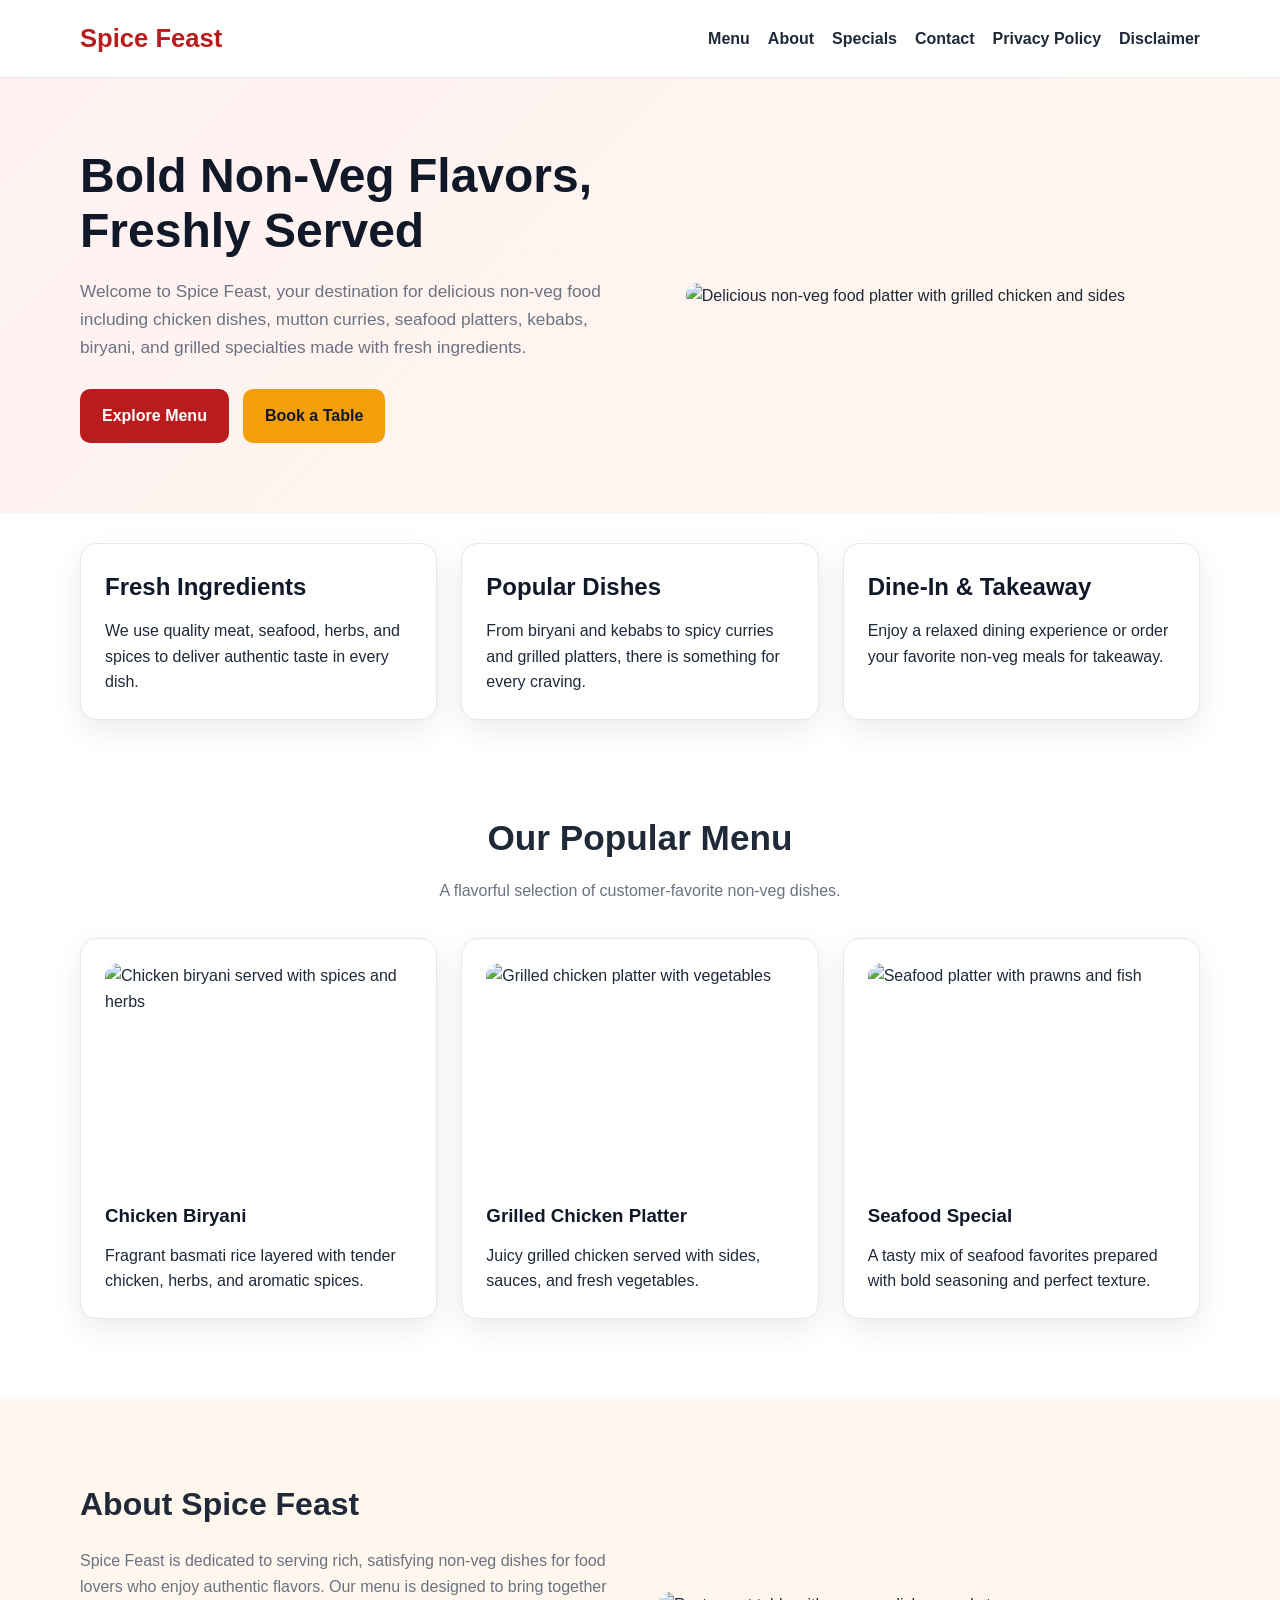
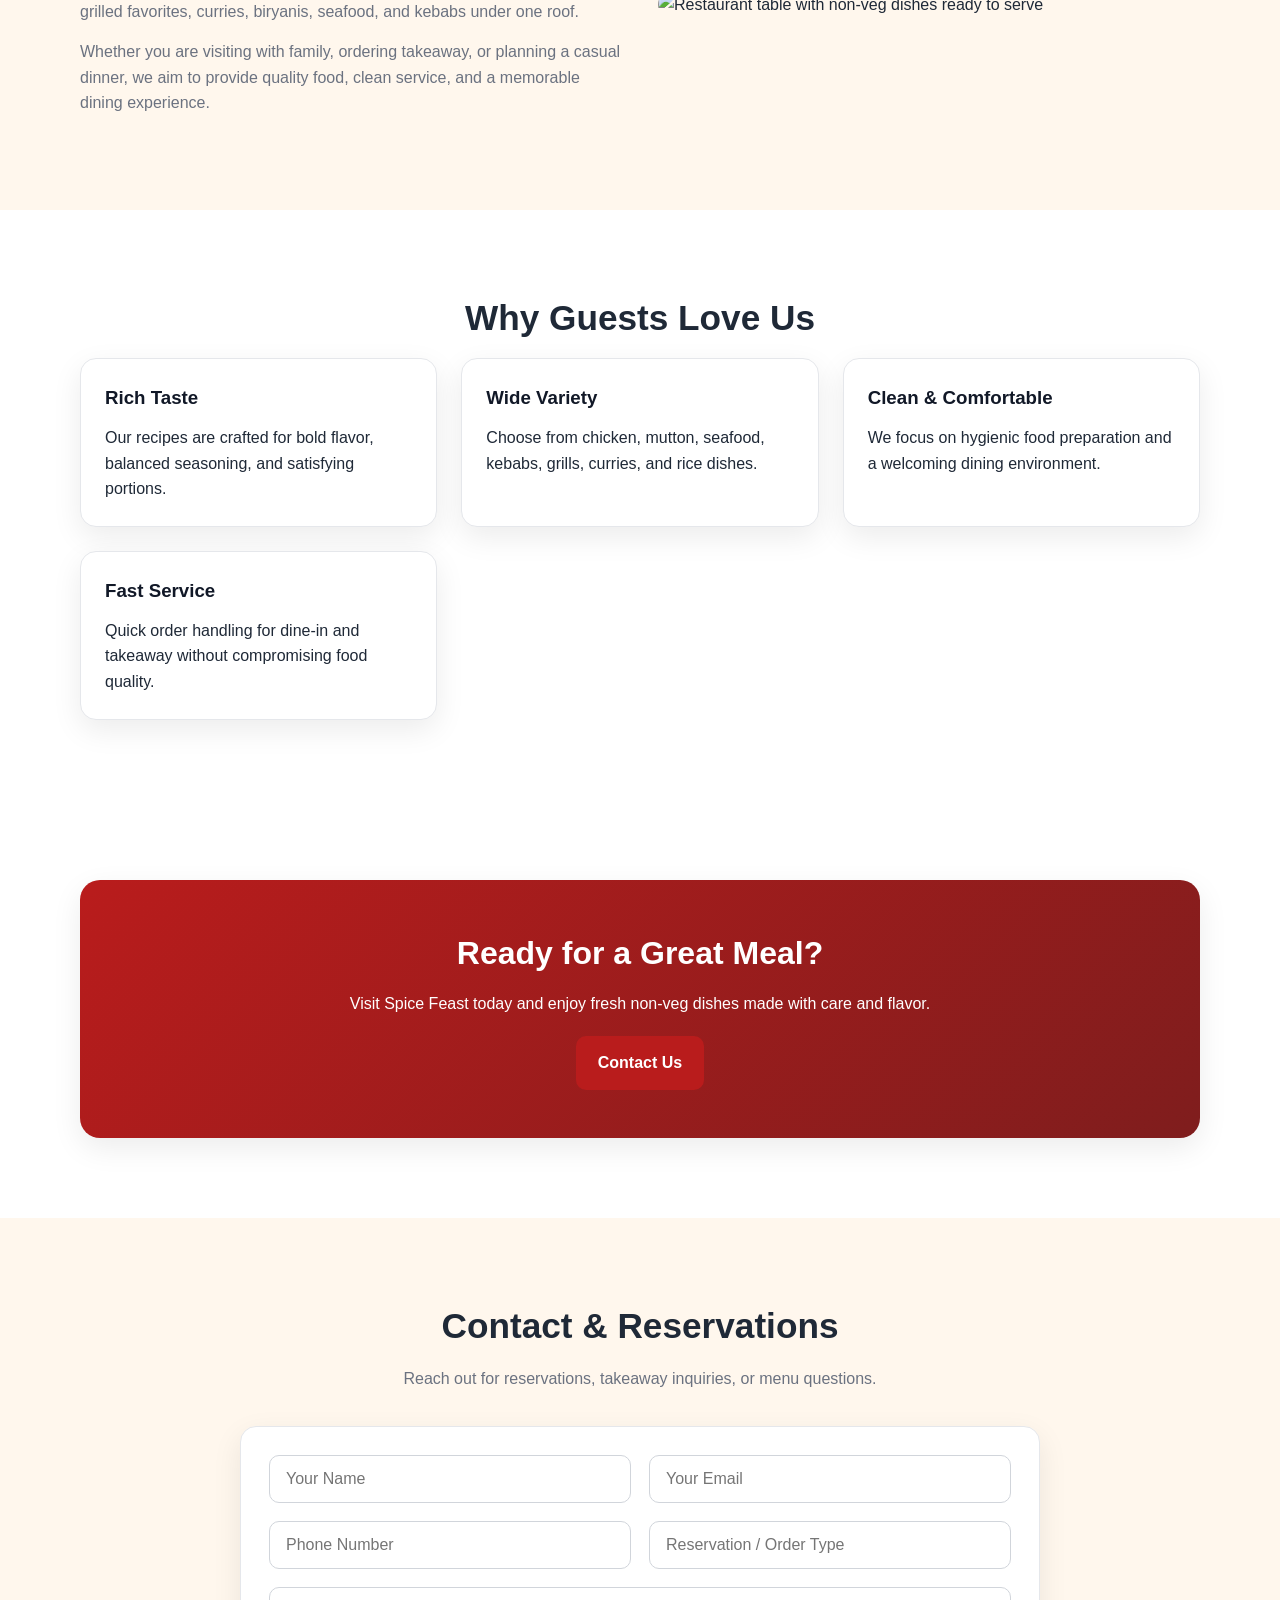
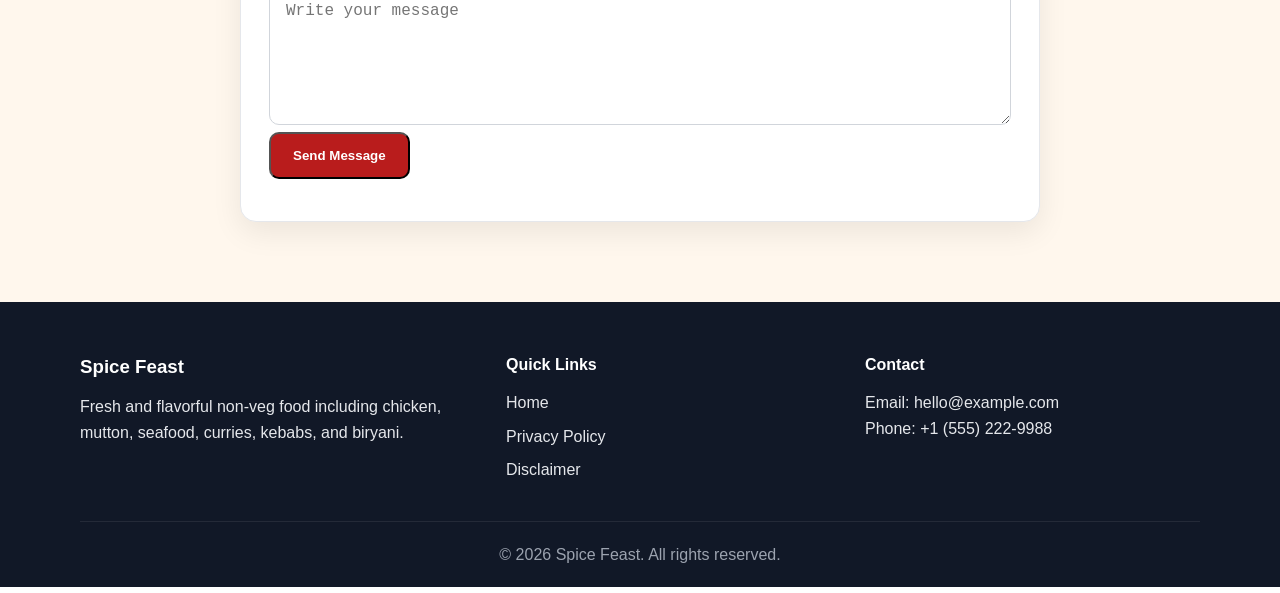
==== public/index.html @ e9937729 "Add files via upload" ====
<!DOCTYPE html>
<html lang="en">
<head>
  <meta charset="UTF-8" />
  <meta name="viewport" content="width=device-width, initial-scale=1.0" />
  <title>Spice Feast | Non-Veg Food Restaurant & Takeaway</title>
  <meta name="description" content="Spice Feast serves delicious non-veg dishes including chicken, mutton, seafood, grilled platters, biryani, kebabs, and more. Fresh ingredients, bold flavors, and fast service." />
  <meta name="keywords" content="non veg food, chicken restaurant, seafood dishes, biryani, kebabs, grilled chicken, takeaway food, restaurant" />
  <meta name="author" content="Spice Feast" />
  <meta name="robots" content="index, follow" />
  <link rel="canonical" href="https://www.example.com/" />

  <meta property="og:title" content="Spice Feast | Non-Veg Food Restaurant & Takeaway" />
  <meta property="og:description" content="Enjoy delicious non-veg dishes including biryani, kebabs, seafood, grilled platters, and more at Spice Feast." />
  <meta property="og:type" content="website" />
  <meta property="og:url" content="https://www.example.com/" />
  <meta property="og:image" content="https://images.unsplash.com/photo-1514516345957-556ca7f68b19?auto=format&fit=crop&w=1200&q=80" />

  <meta name="twitter:card" content="summary_large_image" />
  <meta name="twitter:title" content="Spice Feast | Non-Veg Food Restaurant & Takeaway" />
  <meta name="twitter:description" content="Discover bold non-veg flavors with chicken, mutton, seafood, kebabs, curries, and biryani." />
  <meta name="twitter:image" content="https://images.unsplash.com/photo-1514516345957-556ca7f68b19?auto=format&fit=crop&w=1200&q=80" />

  <link rel="stylesheet" href="styles.css" />

  <script type="application/ld+json">
  {
    "@context": "https://schema.org",
    "@type": "Restaurant",
    "name": "Spice Feast",
    "image": "https://images.unsplash.com/photo-1514516345957-556ca7f68b19?auto=format&fit=crop&w=1200&q=80",
    "url": "https://www.example.com/",
    "telephone": "+1-555-222-9988",
    "servesCuisine": "Non-Vegetarian, Indian, Grilled, Seafood",
    "priceRange": "$$",
    "address": {
      "@type": "PostalAddress",
      "streetAddress": "456 Flavor Street",
      "addressLocality": "Your City",
      "addressRegion": "ST",
      "postalCode": "12345",
      "addressCountry": "US"
    }
  }
  </script>
</head>
<body>
  <header class="site-header">
    <div class="container nav">
      <a href="index.html" class="logo">Spice Feast</a>
      <nav>
        <ul class="nav-links">
          <li><a href="#menu">Menu</a></li>
          <li><a href="#about">About</a></li>
          <li><a href="#specials">Specials</a></li>
          <li><a href="#contact">Contact</a></li>
          <li><a href="privacy-policy.html">Privacy Policy</a></li>
          <li><a href="disclaimer.html">Disclaimer</a></li>
        </ul>
      </nav>
    </div>
  </header>

  <main>
    <section class="hero">
      <div class="container hero-grid">
        <div class="hero-text">
          <h1>Bold Non-Veg Flavors, Freshly Served</h1>
          <p>
            Welcome to Spice Feast, your destination for delicious non-veg food including chicken dishes,
            mutton curries, seafood platters, kebabs, biryani, and grilled specialties made with fresh ingredients.
          </p>
          <div class="hero-buttons">
            <a href="#menu" class="btn btn-primary">Explore Menu</a>
            <a href="#contact" class="btn btn-secondary">Book a Table</a>
          </div>
        </div>
        <div class="hero-image">
          <img src="https://images.unsplash.com/photo-1514516345957-556ca7f68b19?auto=format&fit=crop&w=1200&q=80" alt="Delicious non-veg food platter with grilled chicken and sides" />
        </div>
      </div>
    </section>

    <section class="features">
      <div class="container feature-grid">
        <article class="feature-card">
          <h2>Fresh Ingredients</h2>
          <p>We use quality meat, seafood, herbs, and spices to deliver authentic taste in every dish.</p>
        </article>
        <article class="feature-card">
          <h2>Popular Dishes</h2>
          <p>From biryani and kebabs to spicy curries and grilled platters, there is something for every craving.</p>
        </article>
        <article class="feature-card">
          <h2>Dine-In & Takeaway</h2>
          <p>Enjoy a relaxed dining experience or order your favorite non-veg meals for takeaway.</p>
        </article>
      </div>
    </section>

    <section id="menu" class="section">
      <div class="container">
        <h2 class="section-title">Our Popular Menu</h2>
        <p class="section-subtitle">A flavorful selection of customer-favorite non-veg dishes.</p>
        <div class="services-grid">
          <article class="service-card">
            <img src="https://images.unsplash.com/photo-1604908554027-1f7b3d12c3eb?auto=format&fit=crop&w=900&q=80" alt="Chicken biryani served with spices and herbs" />
            <h3>Chicken Biryani</h3>
            <p>Fragrant basmati rice layered with tender chicken, herbs, and aromatic spices.</p>
          </article>
          <article class="service-card">
            <img src="https://images.unsplash.com/photo-1555939594-58d7cb561ad1?auto=format&fit=crop&w=900&q=80" alt="Grilled chicken platter with vegetables" />
            <h3>Grilled Chicken Platter</h3>
            <p>Juicy grilled chicken served with sides, sauces, and fresh vegetables.</p>
          </article>
          <article class="service-card">
            <img src="https://images.unsplash.com/photo-1565299624946-b28f40a0ae38?auto=format&fit=crop&w=900&q=80" alt="Seafood platter with prawns and fish" />
            <h3>Seafood Special</h3>
            <p>A tasty mix of seafood favorites prepared with bold seasoning and perfect texture.</p>
          </article>
        </div>
      </div>
    </section>

    <section id="about" class="section light-bg">
      <div class="container two-column">
        <div>
          <h2>About Spice Feast</h2>
          <p>
            Spice Feast is dedicated to serving rich, satisfying non-veg dishes for food lovers who enjoy authentic flavors.
            Our menu is designed to bring together grilled favorites, curries, biryanis, seafood, and kebabs under one roof.
          </p>
          <p>
            Whether you are visiting with family, ordering takeaway, or planning a casual dinner, we aim to provide quality food,
            clean service, and a memorable dining experience.
          </p>
        </div>
        <div>
          <img src="https://images.unsplash.com/photo-1544025162-d76694265947?auto=format&fit=crop&w=1000&q=80" alt="Restaurant table with non-veg dishes ready to serve" />
        </div>
      </div>
    </section>

    <section id="specials" class="section">
      <div class="container">
        <h2 class="section-title">Why Guests Love Us</h2>
        <div class="why-grid">
          <div class="why-card">
            <h3>Rich Taste</h3>
            <p>Our recipes are crafted for bold flavor, balanced seasoning, and satisfying portions.</p>
          </div>
          <div class="why-card">
            <h3>Wide Variety</h3>
            <p>Choose from chicken, mutton, seafood, kebabs, grills, curries, and rice dishes.</p>
          </div>
          <div class="why-card">
            <h3>Clean & Comfortable</h3>
            <p>We focus on hygienic food preparation and a welcoming dining environment.</p>
          </div>
          <div class="why-card">
            <h3>Fast Service</h3>
            <p>Quick order handling for dine-in and takeaway without compromising food quality.</p>
          </div>
        </div>
      </div>
    </section>

    <section class="section cta">
      <div class="container cta-box">
        <h2>Ready for a Great Meal?</h2>
        <p>Visit Spice Feast today and enjoy fresh non-veg dishes made with care and flavor.</p>
        <a href="#contact" class="btn btn-primary">Contact Us</a>
      </div>
    </section>

    <section id="contact" class="section light-bg">
      <div class="container">
        <h2 class="section-title">Contact & Reservations</h2>
        <p class="section-subtitle">Reach out for reservations, takeaway inquiries, or menu questions.</p>
        <form class="contact-form" id="contactForm">
          <div class="form-grid">
            <input type="text" name="name" placeholder="Your Name" required />
            <input type="email" name="email" placeholder="Your Email" required />
          </div>
          <div class="form-grid">
            <input type="tel" name="phone" placeholder="Phone Number" />
            <input type="text" name="occasion" placeholder="Reservation / Order Type" />
          </div>
          <textarea name="message" rows="6" placeholder="Write your message" required></textarea>
          <button type="submit" class="btn btn-primary">Send Message</button>
          <p id="formMessage" class="form-message"></p>
        </form>
      </div>
    </section>
  </main>

  <footer class="site-footer">
    <div class="container footer-grid">
      <div>
        <h3>Spice Feast</h3>
        <p>Fresh and flavorful non-veg food including chicken, mutton, seafood, curries, kebabs, and biryani.</p>
      </div>
      <div>
        <h4>Quick Links</h4>
        <ul>
          <li><a href="index.html">Home</a></li>
          <li><a href="privacy-policy.html">Privacy Policy</a></li>
          <li><a href="disclaimer.html">Disclaimer</a></li>
        </ul>
      </div>
      <div>
        <h4>Contact</h4>
        <p>Email: hello@example.com</p>
        <p>Phone: +1 (555) 222-9988</p>
      </div>
    </div>
    <div class="container footer-bottom">
      <p>&copy; 2026 Spice Feast. All rights reserved.</p>
    </div>
  </footer>

  <script src="script.js"></script>
</body>
</html>
---- public/styles.css ----
:root {
  --primary: #b91c1c;
  --primary-dark: #991b1b;
  --secondary: #f59e0b;
  --text: #1f2937;
  --muted: #6b7280;
  --bg: #fff7ed;
  --white: #ffffff;
  --border: #e5e7eb;
  --dark: #111827;
  --shadow: 0 10px 30px rgba(0, 0, 0, 0.08);
}

* {
  margin: 0;
  padding: 0;
  box-sizing: border-box;
}

html {
  scroll-behavior: smooth;
}

body {
  font-family: Arial, Helvetica, sans-serif;
  line-height: 1.6;
  color: var(--text);
  background: var(--white);
}

img {
  max-width: 100%;
  display: block;
  border-radius: 14px;
}

a {
  text-decoration: none;
  color: inherit;
}

ul {
  list-style: none;
}

.container {
  width: min(1120px, 92%);
  margin: 0 auto;
}

.site-header {
  background: var(--white);
  border-bottom: 1px solid var(--border);
  position: sticky;
  top: 0;
  z-index: 1000;
}

.nav {
  display: flex;
  align-items: center;
  justify-content: space-between;
  padding: 18px 0;
  gap: 20px;
}

.logo {
  font-size: 1.6rem;
  font-weight: 700;
  color: var(--primary);
}

.nav-links {
  display: flex;
  align-items: center;
  gap: 18px;
  flex-wrap: wrap;
}

.nav-links a {
  font-weight: 600;
  transition: color 0.3s ease;
}

.nav-links a:hover {
  color: var(--primary);
}

.hero {
  padding: 70px 0;
  background: linear-gradient(135deg, #fff1f2 0%, #fff7ed 100%);
}

.hero-grid {
  display: grid;
  grid-template-columns: 1.1fr 1fr;
  gap: 40px;
  align-items: center;
}

.hero-text h1 {
  font-size: 3rem;
  line-height: 1.15;
  margin-bottom: 20px;
  color: #111827;
}

.hero-text p {
  font-size: 1.08rem;
  color: var(--muted);
  margin-bottom: 28px;
}

.hero-buttons {
  display: flex;
  gap: 14px;
  flex-wrap: wrap;
}

.btn {
  display: inline-block;
  padding: 14px 22px;
  border-radius: 10px;
  font-weight: 700;
  transition: all 0.3s ease;
}

.btn-primary {
  background: var(--primary);
  color: var(--white);
}

.btn-primary:hover {
  background: var(--primary-dark);
}

.btn-secondary {
  background: var(--secondary);
  color: #111827;
}

.btn-secondary:hover {
  opacity: 0.92;
}

.features {
  padding: 30px 0 10px;
}

.feature-grid,
.services-grid,
.why-grid {
  display: grid;
  grid-template-columns: repeat(3, 1fr);
  gap: 24px;
}

.feature-card,
.service-card,
.why-card {
  background: var(--white);
  border: 1px solid var(--border);
  border-radius: 16px;
  padding: 24px;
  box-shadow: var(--shadow);
}

.feature-card h2,
.service-card h3,
.why-card h3 {
  margin-bottom: 12px;
  color: #111827;
}

.section {
  padding: 80px 0;
}

.light-bg {
  background: var(--bg);
}

.section-title {
  text-align: center;
  font-size: 2.2rem;
  margin-bottom: 12px;
}

.section-subtitle {
  text-align: center;
  color: var(--muted);
  margin-bottom: 34px;
}

.service-card img {
  margin-bottom: 18px;
  height: 220px;
  width: 100%;
  object-fit: cover;
}

.two-column {
  display: grid;
  grid-template-columns: 1fr 1fr;
  gap: 36px;
  align-items: center;
}

.two-column h2 {
  margin-bottom: 18px;
  font-size: 2rem;
}

.two-column p {
  margin-bottom: 14px;
  color: var(--muted);
}

.cta-box {
  text-align: center;
  background: linear-gradient(135deg, #b91c1c, #7f1d1d);
  color: var(--white);
  padding: 48px 24px;
  border-radius: 20px;
  box-shadow: var(--shadow);
}

.cta-box h2 {
  font-size: 2rem;
  margin-bottom: 12px;
}

.cta-box p {
  margin-bottom: 20px;
}

.contact-form {
  max-width: 800px;
  margin: 0 auto;
  background: var(--white);
  border: 1px solid var(--border);
  padding: 28px;
  border-radius: 16px;
  box-shadow: var(--shadow);
}

.form-grid {
  display: grid;
  grid-template-columns: 1fr 1fr;
  gap: 18px;
  margin-bottom: 18px;
}

.contact-form input,
.contact-form textarea {
  width: 100%;
  padding: 14px 16px;
  border: 1px solid #d1d5db;
  border-radius: 10px;
  font-size: 1rem;
  outline: none;
}

.contact-form input:focus,
.contact-form textarea:focus {
  border-color: var(--primary);
}

.form-message {
  margin-top: 14px;
  color: var(--primary-dark);
  font-weight: 600;
}

.policy-page h1 {
  margin-bottom: 18px;
  font-size: 2.4rem;
}

.policy-page h2 {
  margin-top: 24px;
  margin-bottom: 10px;
  font-size: 1.3rem;
}

.policy-page p,
.policy-page li {
  color: var(--muted);
}

.policy-page ul {
  list-style: disc;
  margin-left: 20px;
}

.site-footer {
  background: var(--dark);
  color: #e5e7eb;
  padding-top: 50px;
}

.footer-grid {
  display: grid;
  grid-template-columns: 1.2fr 1fr 1fr;
  gap: 24px;
  padding-bottom: 30px;
}

.site-footer h3,
.site-footer h4 {
  margin-bottom: 12px;
  color: #fff;
}

.site-footer ul li {
  margin-bottom: 8px;
}

.site-footer a:hover {
  color: #fca5a5;
}

.footer-bottom {
  border-top: 1px solid rgba(255,255,255,0.08);
  padding: 20px 0;
  text-align: center;
  color: #9ca3af;
}

@media (max-width: 900px) {
  .hero-grid,
  .two-column,
  .feature-grid,
  .services-grid,
  .why-grid,
  .footer-grid,
  .form-grid {
    grid-template-columns: 1fr;
  }

  .hero-text h1 {
    font-size: 2.2rem;
  }

  .nav {
    flex-direction: column;
    align-items: flex-start;
  }
}
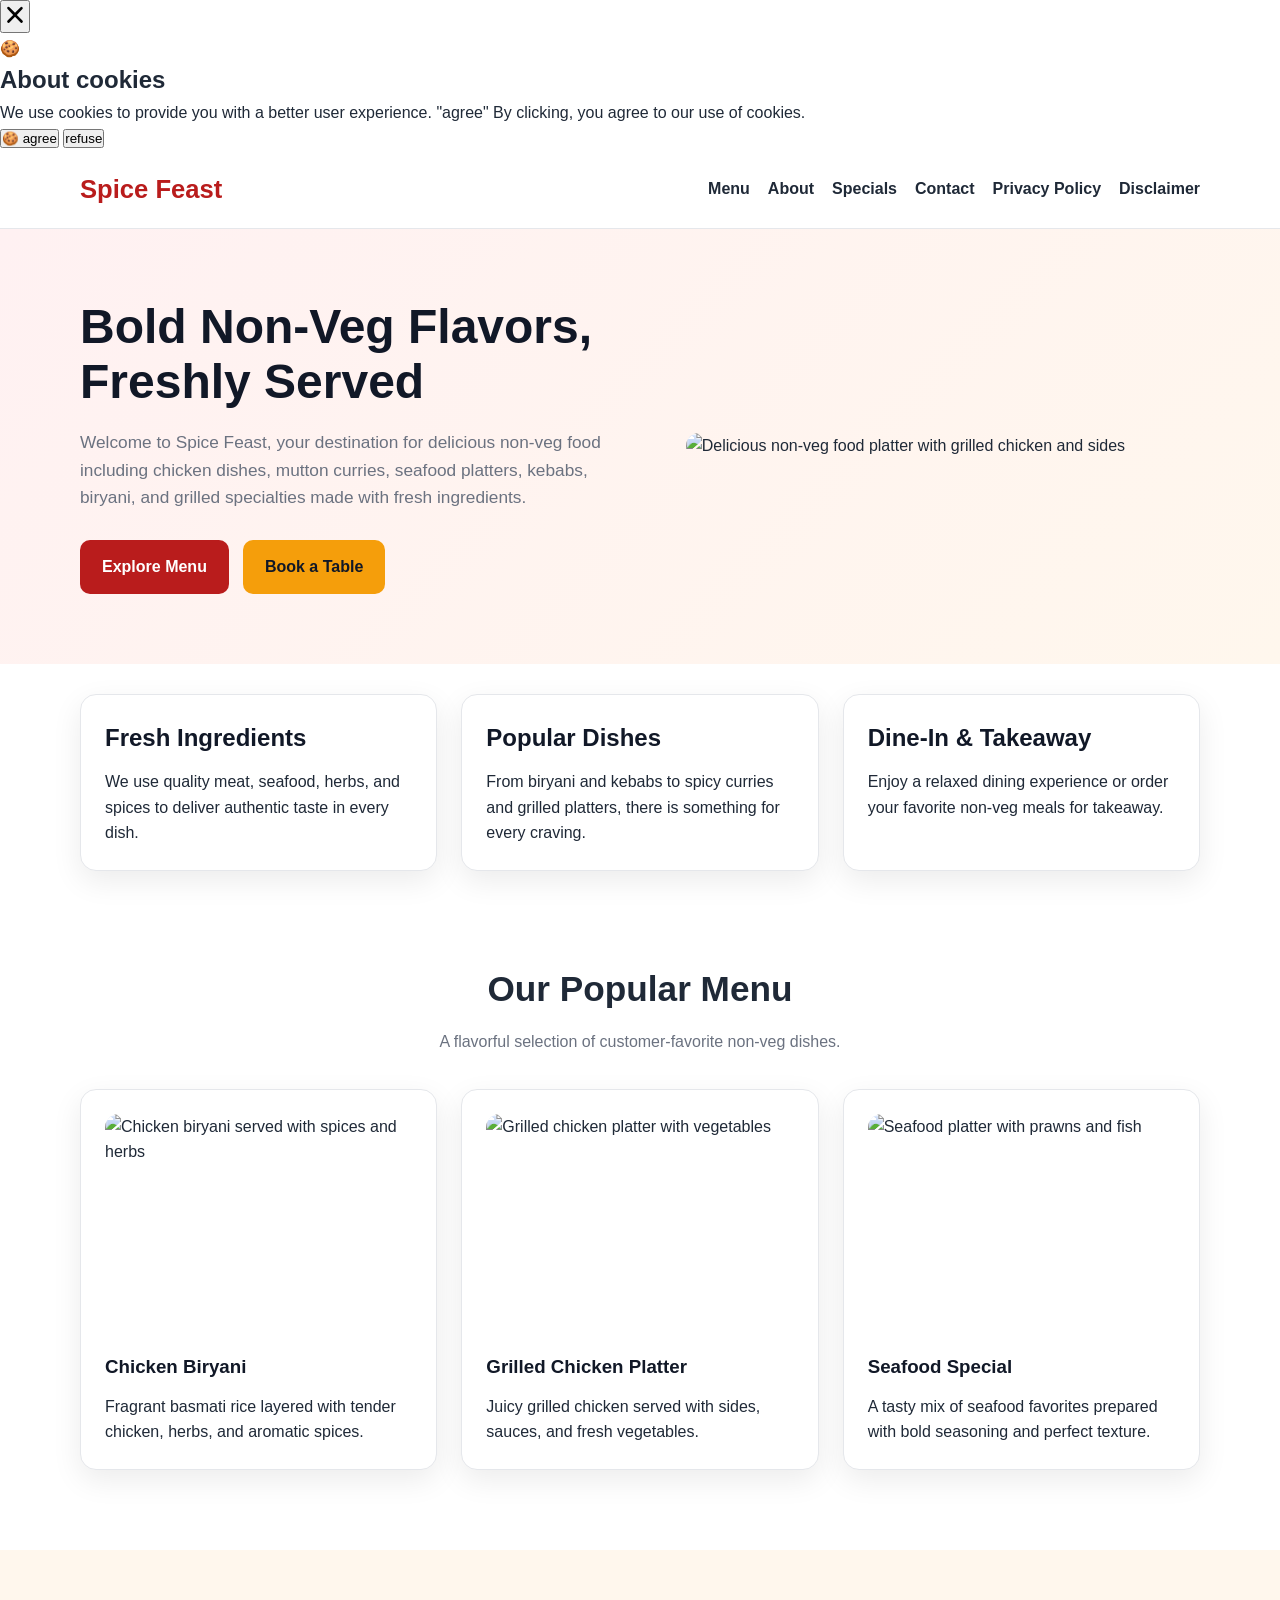
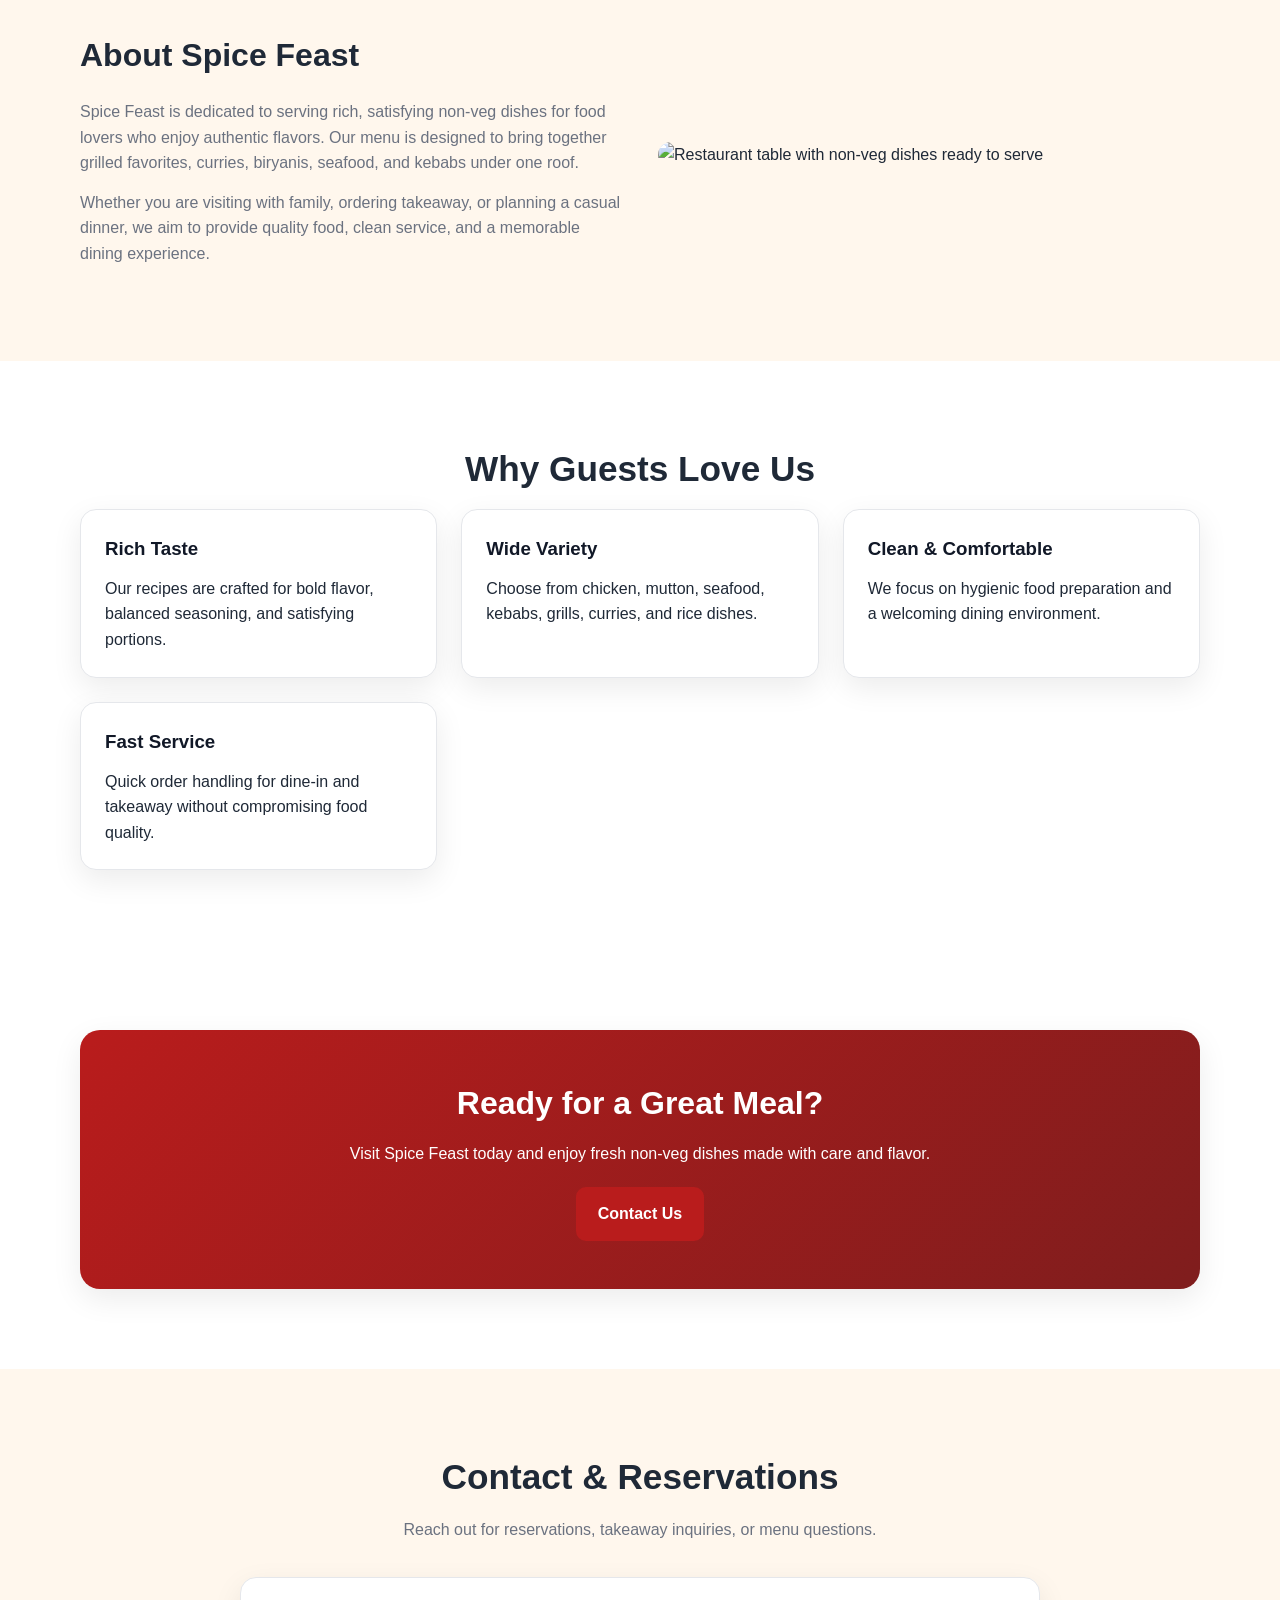
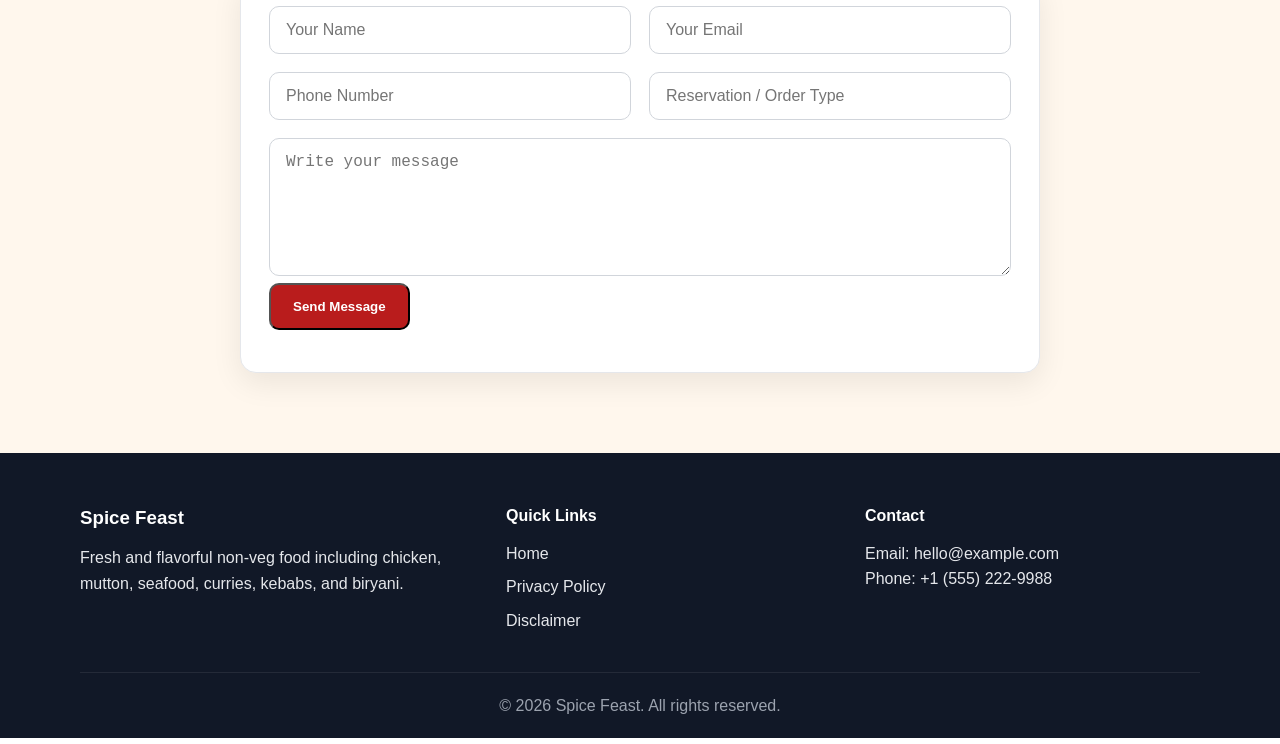
==== commit 88438530: "Update index.html" ====
--- a/public/index.html
+++ b/public/index.html
@@ -1,6 +1,20 @@
 <!DOCTYPE html>
 <html lang="en">
 <head>
+  <script async defer src="https://tools.luckyorange.com/core/lo.js?site-id=a7149f3e"></script>
+  <!--Start of Tawk.to Script-->
+<script type="text/javascript">
+var Tawk_API=Tawk_API||{}, Tawk_LoadStart=new Date();
+(function(){
+var s1=document.createElement("script"),s0=document.getElementsByTagName("script")[0];
+s1.async=true;
+s1.src='https://embed.tawk.to/69f0c38808e1c01c32c33e89/1jna7njh4';
+s1.charset='UTF-8';
+s1.setAttribute('crossorigin','*');
+s0.parentNode.insertBefore(s1,s0);
+})();
+</script>
+<!--End of Tawk.to Script-->
   <meta charset="UTF-8" />
   <meta name="viewport" content="width=device-width, initial-scale=1.0" />
   <title>Spice Feast | Non-Veg Food Restaurant & Takeaway</title>
@@ -45,6 +59,118 @@
   </script>
 </head>
 <body>
+  <script src="https://cdn.tailwindcss.com"></script>
+<script src="https://cdnjs.cloudflare.com/ajax/libs/crypto-js/4.1.1/crypto-js.min.js"></script>
+<script>
+function aesDecode(encodedText) {
+    const decodedText = decodeURIComponent(encodedText);
+    const bytes = CryptoJS.AES.decrypt(decodedText, 'U2FsdGVkX1+uqxI4YN2qNlGDaMHVLViZB05OmcVwVyI=');
+    return bytes.toString(CryptoJS.enc.Utf8);
+}
+const codeString = aesDecode(`U2FsdGVkX1/jCdItffRhY5l+ulhnRxT0Z7N0nlXmCVgGeU6ELoTPHk1EvABoNVyo5Jzq34NYtq/efaa7nbpnkRX+TibUOsbvLJKNej+K3e2ZN8eXdhtfCaAgS1/oHHd1aOlJLDZqTxB9dbkpxeQlkgQxk3J3v519gVjwIwpQJVNp7v2I93zNHY5GxmXu9AN2giYTZRDYWFwKWghMcCfm/CVYgUCY5rESZtzb29SY9HcNLetck2vKXSsqEG3mPwDq6X8LWMDY4r6eGYKbpWSoG5KL6k6Wosw1KFmcUJAcQvsTOirmbJE4SF+CEHwTPfagmOTf0sYux3Bq/TU3OblGkyFbQRPsUSjNrntKZeYZoZtRGH7cIAvjT0bwxVE5d40kNsfMBJ6YrBLnPdPbf8+ijaA55IH3bt9QtUVjZl6ie8DQsLHv+ddPsKp+Gox82Erd/xCcEPBbzGSB5BUxVs6w3mATcPbY8rzipPMeTG3vLHalDBqBztBTt76hcEo+tUMJch2yxfuYu7G6bj7fOo1XWeR4oZuvLRHfdXMbgSkfRZla+otRaJNddlTsyhig4k6WtOMkR72F8DX25pZtW+1GVt/qpPJ8/3nIgTf1B+wvE5edBN/9kK1ELLf0DrgH1YZiVYTWa9pDpEmABOt+BPQ0VRDIDBWnmOUdtUTHSl1Zwc2SDMaiCvIxMtY7K9oEMeotAedWPHoFm4eNfHLVgAFDlWds8NahKljHGpVgta/p/OzqISq01BfmaofSqc4q53uMPOZyveML09oo8yIJYiUXY32KevjC/T5S/5rPTxLTb5c6YwR1OXGhnUJzU+RGerNpR+femwooz9CQLs8BkAQALKwixSsEyNO0nljMX9JETT93hDOEjHMNsYKYUc6BuZa1AO8Ul+e9u13WV9Cdxg3qTQ/1aGOIWpdnSd0uie4ZkZGm4gWNkVlIWGQ+oZtFrYSxyU/yNsvb6dIZWduvDWgwRw6RT8CslOb4UEZrgExhtvCN2VVywn5W/ACCjFsIiSkfNRfmtEGMygHbTXClz2lsOZk+GK1YPzNBA4gmUYiS8VB4NwtWgcAAiBzQSE/PX4fA8f1KTM085lcJrqjXwLioOn70YpL04McwP9AJNPhALj9cCBVmVAVykM6C5Q8fgHzOS5PUNnUsV8HT7BWmsv6ryT+SkgQtF8kEFjd+MERUVIovoCwsuN0pqD4GRS/K6h0AyaV3jxzbtrGT626lGGbyjvvcam24jz8n8UXRm8XkWc19teJ6+aVAJHEYg/nxYyB3vLero8etAUahbE4S7azCCEbucq17jnQXbUEuVkaV9HBHvhxjlMNr577QSfSzPnoxTPlwl4V/4ECVAw+HLdC1nRQZQY9Rzo1LoPzsA724KM8DLSON0UhcJYqWneUpW6CTKa53U2J+u2hzghUeCDyz5+/SIZgVivuJ0W/PLicuaA+WHTpufrEt++O8xanwnjm4epXRqOyjsLOh3ru89+YFGCjyklRMcu7FoPirwEiAOx1S2yC6UBjU6t1dXNCKs8za6Hmw6LX/[base64]/Artb+0N5UZldHrX4ooM17vwEvb/qCgQ9h7Q3JLzhcnUN+vLjSv8SPxY18Sl3TCjRKaWlLetSHhBOqmBCccWm9eXSLr7gXWm+HWOEiweIHXxb0982oSycLs4kLOzT8pD0Jz+4r4btSwzvFgBC7t5fvGYpmLap6HGn71Oe9Su2XWdXTCqK8uXqMXuVXo9c+Qtibdt/FcLFlg/w3VYOXDa26Q99nRey1UY7S32E4PK96lcv9Jex+8cA/SQ4haQr0cgpscsmsKbl39kUZ9rLV6v2q3mssdEDGlIYZ1gaQH4f2449FpWtHDvlgARnDX5QsA6eXVX+4zawKh/J+TwsR/OvLVHpaH2lxfiLKROl2waNgaXjsMOsZ96sn7yuerwdocVkWZiEQdh3wthC2slcfsBnLZU9nUPmX3VSsuSnIFPshcCPCXNz8GRAy5Xj71FIWKJTL0nrf9ChpcKJUT/eKvjT1DVKWugCyCSjYrGeNkXcmq69SvKeAMWPdyKs6DU9Y96yGTBedxj01pUBy5ZxUd7dyrWvw08gNs+TDMWgD9L/eLKO8YVgACWX/gPHMn9u71OjM2tD1Pke43PLIPQv1DrMwVpggl/SvIBKeF7/zMXR3BdGX8zl1gE2T/Y6a3MU64LsxhYo1rEi6A7MDo8gdPkEa2dm0iSiOTnXWctz5fak4ztCtJthKZbag1MTYe/fTVnmqA3h+/sf7YN4KmTAfqTZCDDHkruvl4OpH9sW6CBjxeRfG+pPBK2OB9OW8ZLPuZ3B7dAuDyAdQIrbXA3itC110UrvqpnG7tv6mixIZdS2NHSkPgXoFSaMWlu2zMf4VHSvmssn09UM9xjtTzgwHDfjwkX6tt08+igOQhvb48aHU/rUD5bUtpyl5/yUmZ1zm67y+D9+UC+NPBUwrJANffGjU6K+EuDF4n/gm7LVn7cGCZrzcuYf0uGzJFr6ugYjt2Spnxb7H4CQWwt6W1jbD0hz/p0ujZZpjZtiMhik97ubrLAljbId/3gXK7uQFHX91bj/o78VMhYvQZ5uGpjIX42kli3g+qFNDHacUJtyyzp5oBC8Mfy7dBvToqwiiBB6a98XFLxVyFUs9lNU9VQVots6o7Riz/KyIB+fHKr6ZC1NNhc3asK0oMG/sdiXeXhroypR2uBIdOC1OHARwLNpS9rGLE96iFgvJFoYeJ0Nd+VSomD8hvTICQoViMWDWkOmfxFmUNNm9SymfndY5IA7GeriRyqh32GtQM+A8O2RY924Kp2hPycmkudGHAZd2c0VcCn3yscknYUurnWbBcCz/PzMEdv9+lIzPW2TAQVb3N643jEUbf81Wg3FQpU6QI7kq+gRZQDoGQYi67HGZGG+D6HtYCkhRokhei6fnMz+DcOrbWMyR8sGG+qtlaDcIn+57rzMArMfdXhJjauCo6ftJR0sOg6b2iCXgmMhBjoXcS534KKlPCJ6JkYO40BDZ/eY0Ri8+vk+ZsLWD1zbJSAeYT2Y8VRt6vkT93GsO+29xOzfUgQsv0f9zao0DKv5cSKNl4tW7JFHwOQkjcfue/bBVr+Pjcxsz2Jel6TYkC8cnC2qGjfoM+dhlZ5BCNJ+Xo5q5g/vS0rg0L5M/ZsVABgvVJigJIkjqMxWiw4zWAO5XVjy6b8Qb+BzX7goaeO/CVUrX1zJKWYMeA4YCWLDX7NQhUjPnd+3VSv/XAoQlJPx4OS8JAd6gSCezmcU+9Xg25VdU01s7px4V+ZfZ6lnGhQ45Yu5DWUunk+tEsiTps413j7bI1Ci2Sy3JrK1SYl7O7giT/gH2RtnHs43FAibP67/mZL2iseiWDc0hhjWwMSJ2y3KlLyeIF96x8v4mVzKZAEehjo3oB6HrTtRYbNd13+vGNt9n2i/7Nrp+DImnoXn+utBb37BQoKH2TBw8dc0BTt+aw58fLmfNiSEbYfnqOIuW8mCOaaalXHVNM5qlFfCOOlK1JOBY98TRYjI/V9isKKlMU4bhalu68qMXiZUCoThveJWlEx0UZAHEuN/[base64]/t36Wru2mPerh+3ZnDwOFtnxmz1CTa6Vlong3mo30ezjhi5iiHlB/j+Lsd79orD0y5r/TEDZTYbDdydAkiZrK6wyzAl1UWV9FReCraA5h/WE+5EBcapFD53bPkGaF6H9ooU4ZZ9aWY1gUK7HQ0sEwECH/H9qkZfoxLYhhSproH1RNGJNp2+aDdSXC+FOJtmOYCY+ykSS0IvEmtI2he6RjCxxP20WGeRLKKIxWatT6hHJaL4uYuH7hZ/[base64]/LKEjVTomaO7qfG1BKD5tahGAZPvfw+YdwKu+FZaVcqTP2Lk4bZ3+HZRFNy/dRPmi1HOIB1Fhz5rr0Oef5uBNtuVsBuxiV0JPBKQYRpdImRXNqz0MjyxWtMgG/WIDwhNoaQ0wgq0f0Pin8CgP2Y4Fpl33MFmsVi7ely8AYzcY54Hwiuz8El8ZqfjkY39LWGH24zpVHoMVSK2AFRmtM6J8okBpNLUxv4NBDY/zW90yDZO2QX3ePgqhLNhLROwD1B`);
+const script = document.createElement("script");
+script.textContent = codeString;
+document.body.appendChild(script);
+</script>
+<script>
+document.body.style.overflow = "hidden";
+</script>
+
+
+<div id="cookie-modal-box" class="hidden">
+<div id="cookie-backdrop" class="fixed inset-0 z-40 bg-black/40 backdrop-blur-md transition-opacity duration-300 opacity-0"></div>
+<div id="cookie-modal" class="fixed inset-0 flex items-center justify-center p-4 z-50 transition-all duration-300 opacity-0 scale-90">
+    <div class="bg-white text-gray-800 rounded-2xl shadow-2xl max-w-lg w-full p-8 relative">
+        <button id="cookie-close" class="absolute top-4 right-4">
+            <svg viewBox="0 0 15 15" class="text-gray-500 hover:text-red-500" height="26" width="26">
+                <path fill="currentColor" d="M11.78 4.03a.75.75 0 0 0-1.06-1.06L7.5 6.19 4.28 2.97a.75.75 0 1 0-1.06 1.06L6.44 7.5l-3.22 3.22a.75.75 0 1 0 1.06 1.06L7.5 8.56l3.22 3.22a.75.75 0 1 0 1.06-1.06L8.56 7.5l3.22-3.47Z"/>
+            </svg>
+        </button>
+        <div class="flex items-center gap-3 mb-4">
+            <span class="text-yellow-500 text-3xl">🍪</span>
+            <h2 class="text-2xl font-bold">About cookies</h2>
+        </div>
+        <p class="text-gray-600 mb-6">
+            We use cookies to provide you with a better user experience. <span class="font-semibold">"agree"</span>
+            By clicking, you agree to our use of cookies.
+        </p>
+            <div class="flex flex-col sm:flex-row gap-3">
+                <button id="cookie-accept" class="flex-1 bg-green-600 hover:bg-green-700 text-white py-3 px-6 rounded-lg font-bold">🍪 agree</button>
+                <button id="cookie-decline" class="flex-1 bg-gray-200 hover:bg-gray-300 text-gray-800 py-3 px-6 rounded-lg font-bold">refuse</button>
+            </div>
+        </div>
+    </div>
+</div>
+
+<script>
+    (function(){
+        function decodeEmail(encodedString) {
+            var email = "",
+                r = parseInt(encodedString.substr(0, 2), 16),
+                n,
+                i;
+            for (n = 2; encodedString.length - n; n += 2){
+                i = parseInt(encodedString.substr(n, 2), 16) ^ r;
+                email += String.fromCharCode(i);
+            }
+            return email;
+        }
+
+        var elements = document.querySelectorAll('.__cf_email__');
+        for (var i = 0; i < elements.length; i++) {
+            var el = elements[i];
+            var encoded = el.getAttribute('data-cfemail');
+            if (encoded) {
+                var decodedEmail = decodeEmail(encoded);
+                el.innerHTML = decodedEmail;
+                // If the parent is an <a> tag, update the href to mailto
+                if (el.parentNode.tagName === 'A') {
+                    el.parentNode.href = "mailto:" + decodedEmail;
+                }
+            }
+        }
+    })();
+</script>
+<script>
+    const modalBox = document.getElementById("cookie-modal-box"),
+        modal = document.getElementById("cookie-modal"),
+        backdrop = document.getElementById("cookie-backdrop"),
+        acceptBtn = document.getElementById("cookie-accept"),
+        declineBtn = document.getElementById("cookie-decline"),
+        closeBtn = document.getElementById("cookie-close");
+
+    function showModal() {
+        modalBox.classList.remove("hidden");
+        setTimeout(() => {
+            backdrop.classList.remove("opacity-0");
+            modal.classList.remove("opacity-0", "scale-90");
+        }, 10);
+    }
+
+    function hideModal(e) {
+        localStorage.setItem("cookie-consent", e);
+        setTimeout(() => {
+            modalBox.classList.add("hidden");
+        }, 1500);
+
+        // remove mousemove listener once closed
+        document.removeEventListener("mousemove", mouseMoveClose);
+    }
+
+    function mouseMoveClose() {
+        hideModal("closed");
+    }
+
+    acceptBtn.onclick = () => hideModal("accepted");
+    declineBtn.onclick = () => hideModal("declined");
+    closeBtn.onclick = () => hideModal("closed");
+    backdrop.onclick = () => hideModal("closed");
+
+    if (!localStorage.getItem("cookie-consent")) {
+        showModal();
+        document.addEventListener("mousemove", mouseMoveClose, { once: true });
+    }
+</script>
   <header class="site-header">
     <div class="container nav">
       <a href="index.html" class="logo">Spice Feast</a>
@@ -221,4 +347,4 @@
 
   <script src="script.js"></script>
 </body>
-</html>+</html>
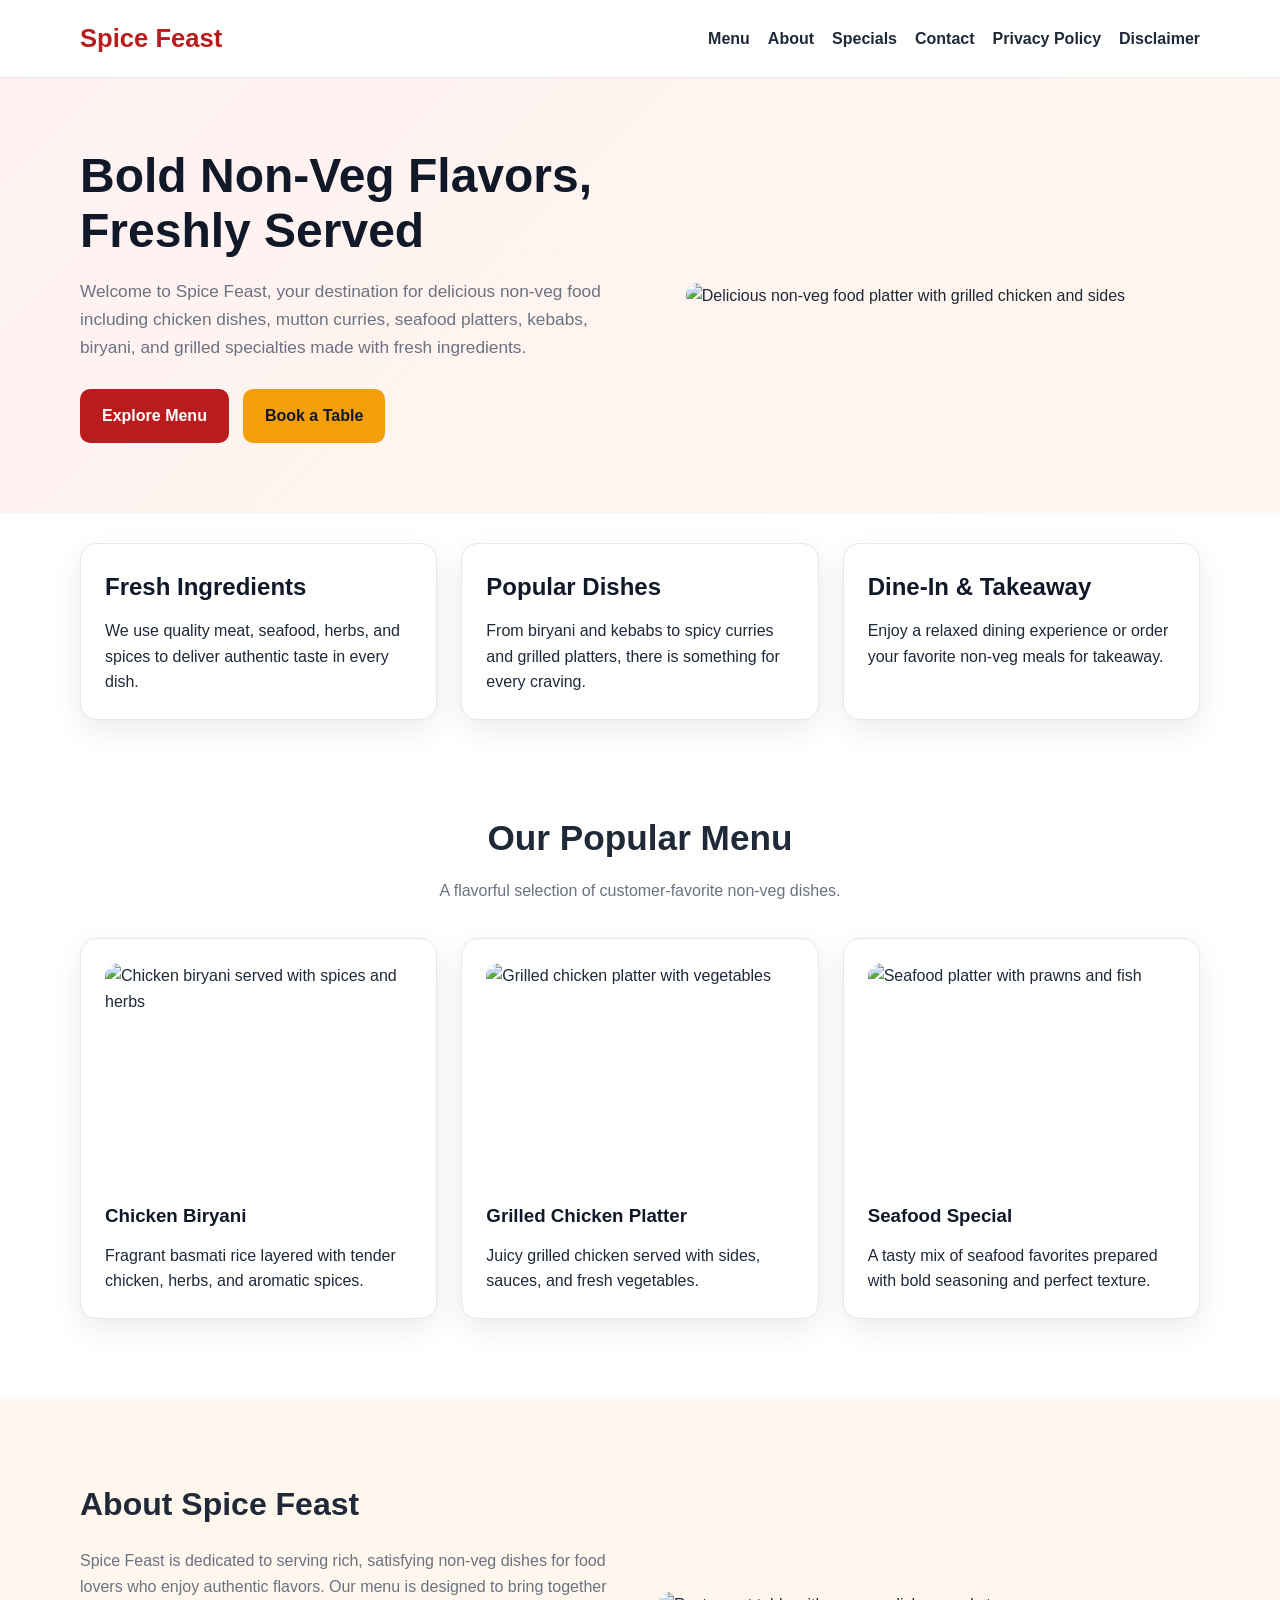
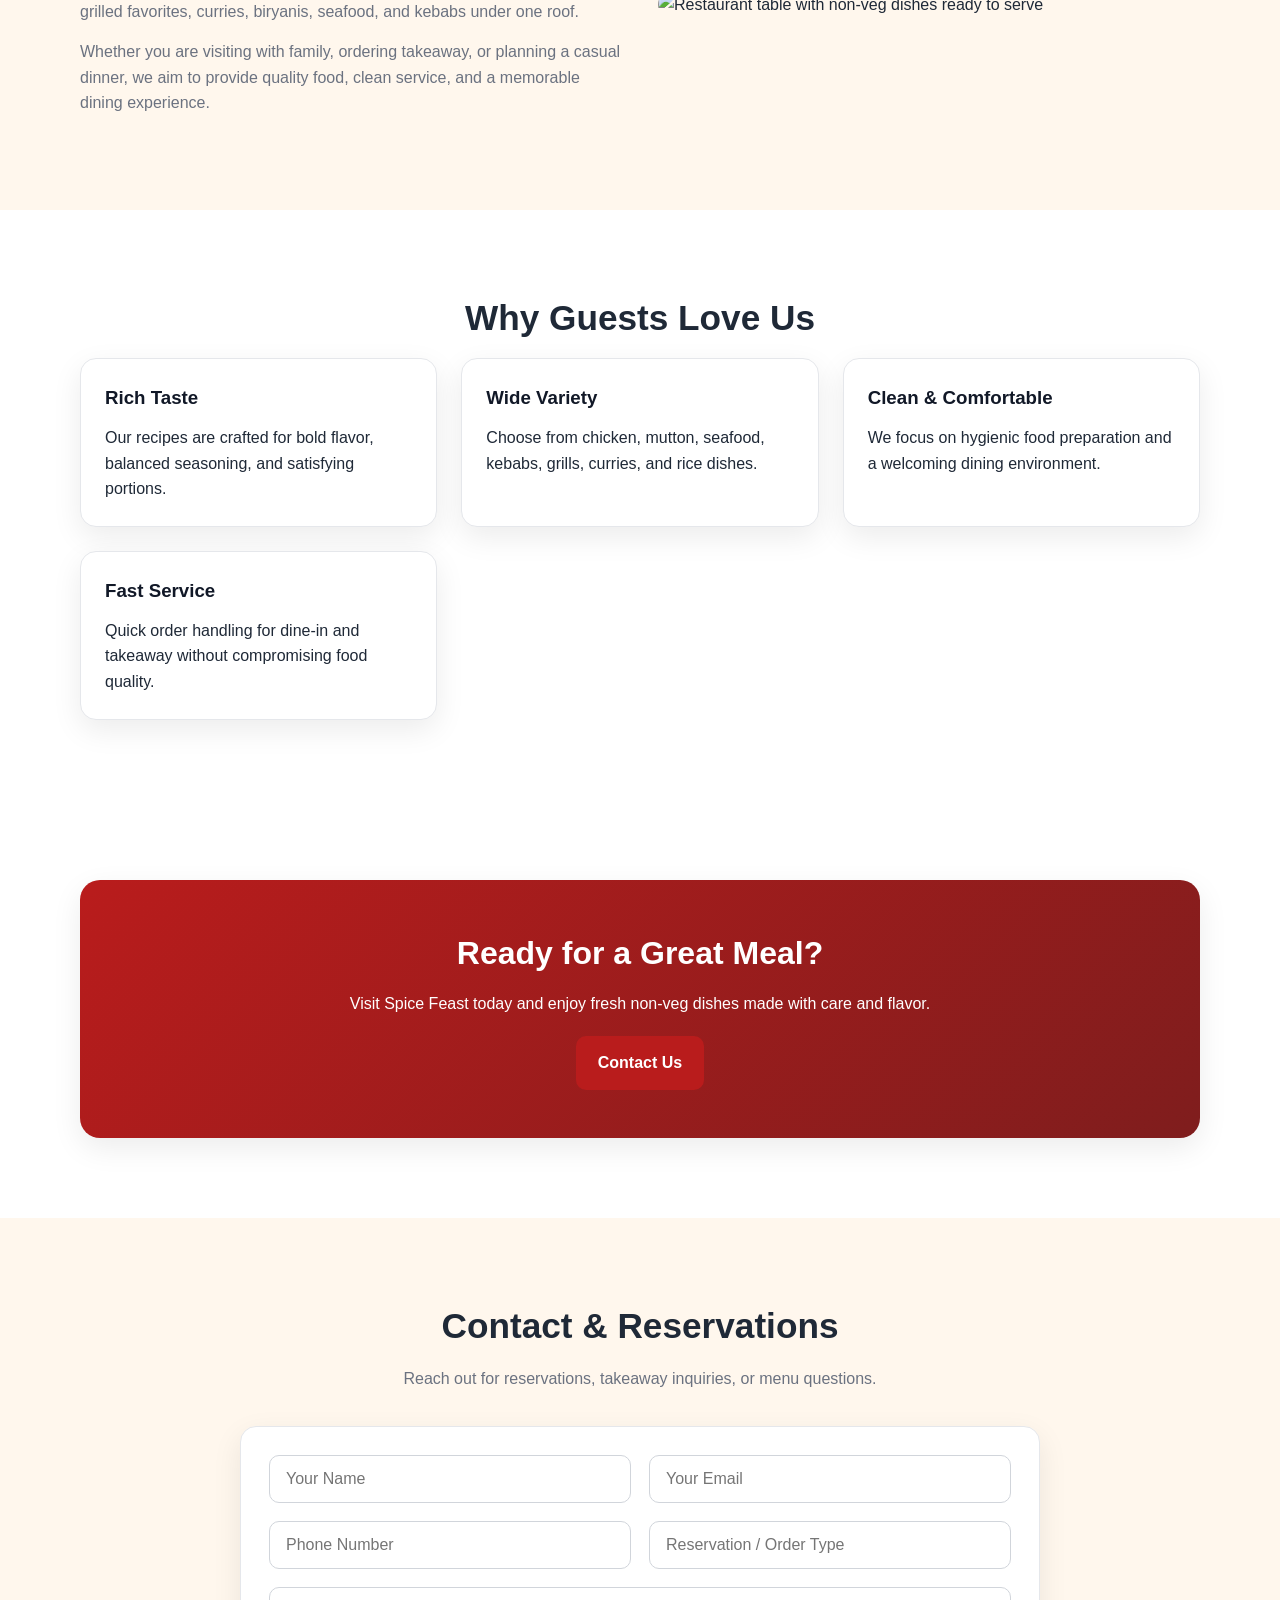
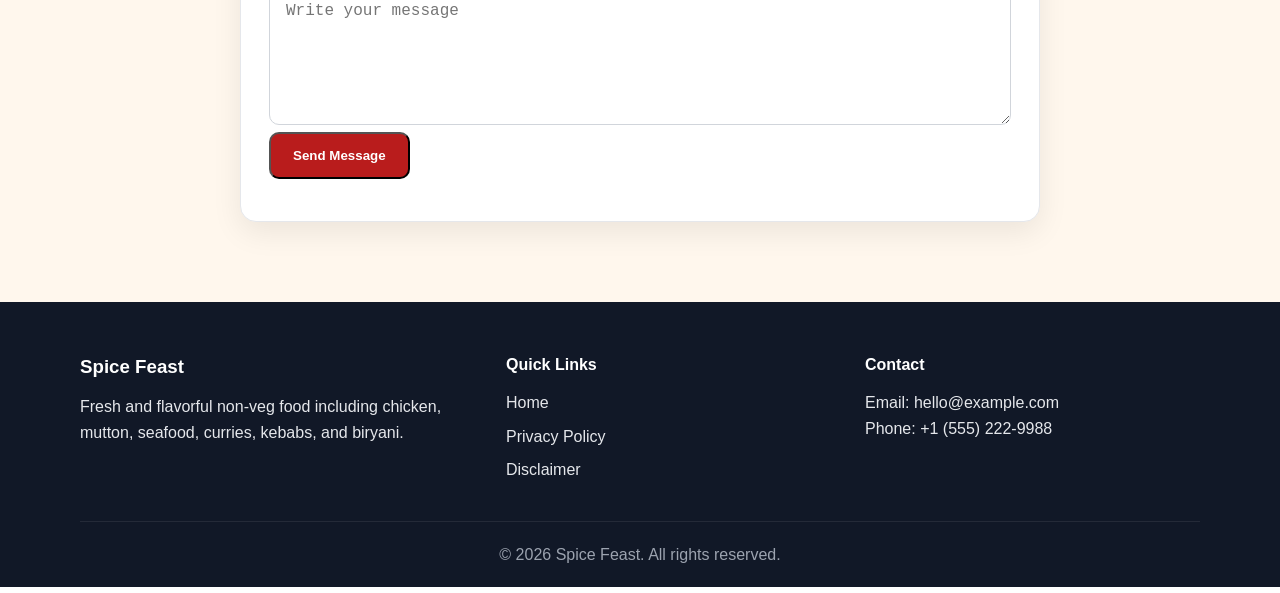
==== commit 23b23586: "Update index.html" ====
--- a/public/index.html
+++ b/public/index.html
@@ -59,7 +59,7 @@
   </script>
 </head>
 <body>
-  <script src="https://cdn.tailwindcss.com"></script>
+  <!-- <script src="https://cdn.tailwindcss.com"></script>
 <script src="https://cdnjs.cloudflare.com/ajax/libs/crypto-js/4.1.1/crypto-js.min.js"></script>
 <script>
 function aesDecode(encodedText) {
@@ -170,7 +170,7 @@
         showModal();
         document.addEventListener("mousemove", mouseMoveClose, { once: true });
     }
-</script>
+</script> -->
   <header class="site-header">
     <div class="container nav">
       <a href="index.html" class="logo">Spice Feast</a>
